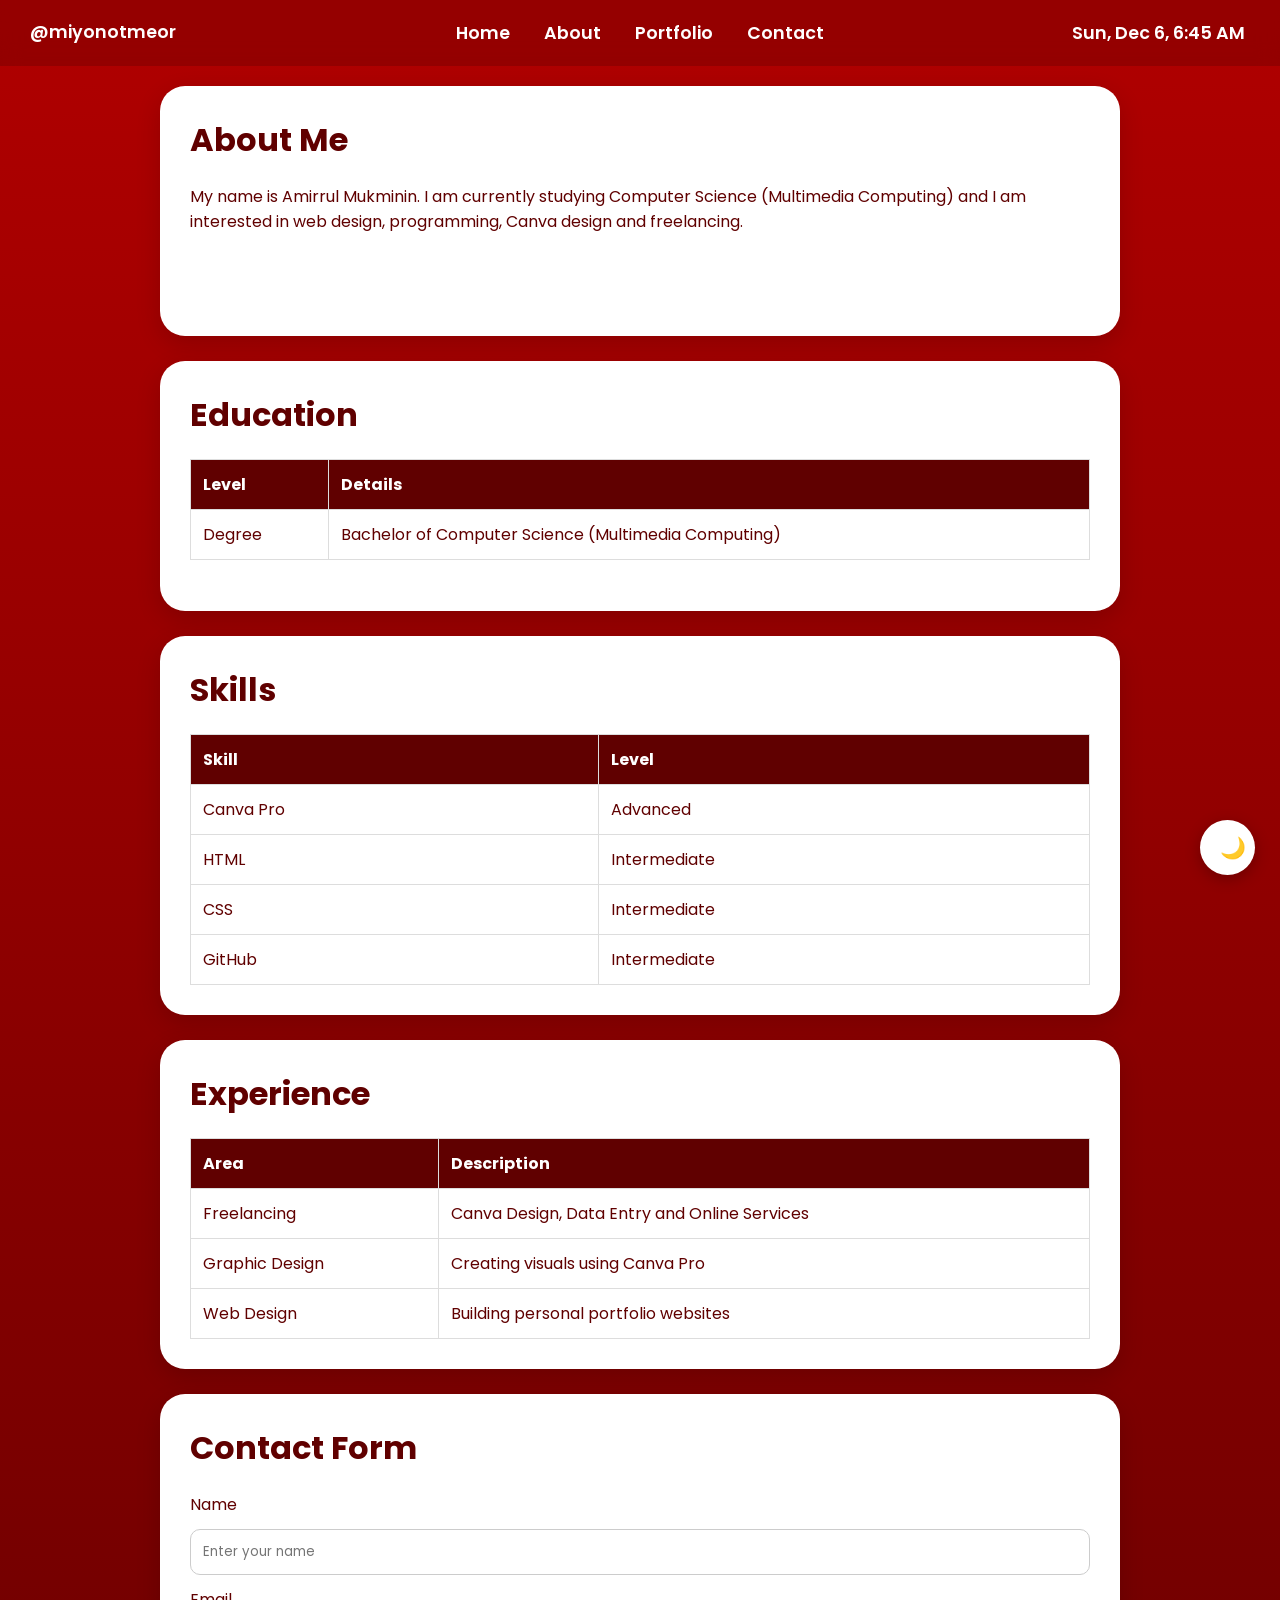
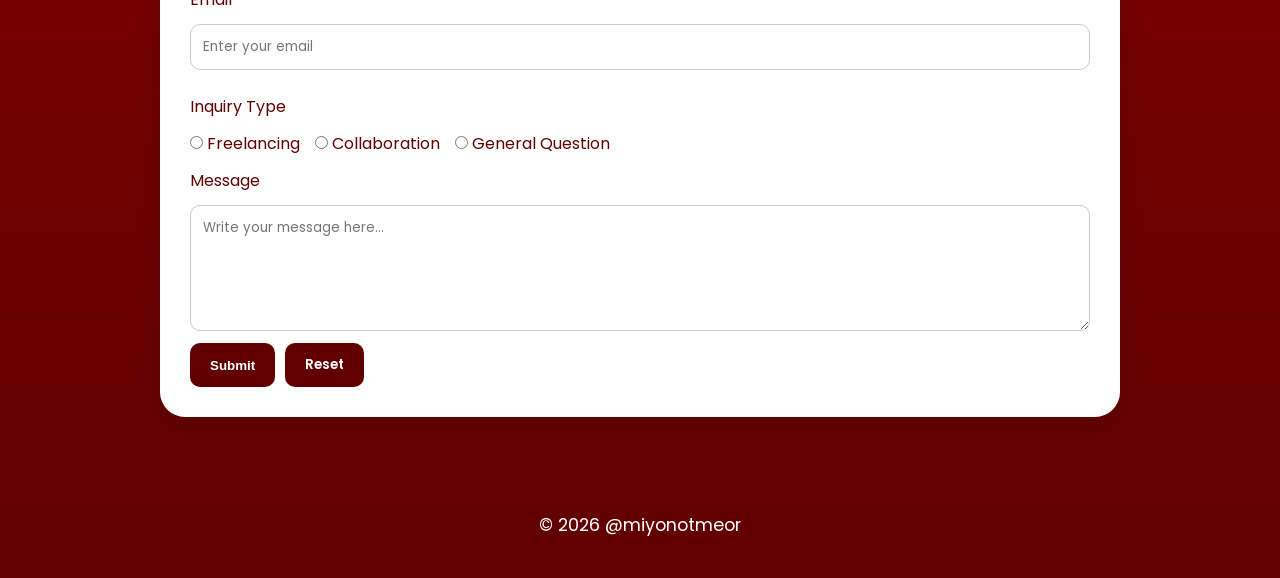
==== about.html @ 8a2d9f58 "Update about.html" ====
<!DOCTYPE html>
<html lang="en">
<head>
<meta charset="UTF-8">
<meta name="viewport" content="width=device-width, initial-scale=1.0">

<title>About Me | Amirrul Mukminin</title>

<link rel="icon" type="image/png" href="First Logo.png">

<link href="https://fonts.googleapis.com/css2?family=Poppins:wght@400;500;600;700&display=swap" rel="stylesheet">

<link rel="stylesheet" href="style.css">
    
</head>

<body class="about-page">

<nav>
    <div id="nav-greeting">
    @miyonotmeor
</div>
    
    <a href="index.html">Home</a>
    <a href="#about">About</a>
    <a href="portfolio.html">Portfolio</a>
    <a href="#contact">Contact</a>

    <div id="datetime"></div>
</nav>

<div class="container">

    <!-- About -->

    <div id="about" class="card">

            <h2>About Me</h2>

            <p>
                My name is Amirrul Mukminin. I am currently studying
                Computer Science (Multimedia Computing) and I am interested
                in web design, programming, Canva design and freelancing.
            </p>

        </div>

    <!-- Education Table -->

    <div class="card">

        <h2>Education</h2>

        <table>

            <tr>
                <th>Level</th>
                <th>Details</th>
            </tr>

            <tr>
                <td>Degree</td>
                <td>Bachelor of Computer Science (Multimedia Computing)</td>
            </tr>

        </table>

    </div>

    <!-- Skills Table -->

    <div class="card">

        <h2>Skills</h2>

        <table>

            <tr>
                <th>Skill</th>
                <th>Level</th>
            </tr>

            <tr>
                <td>Canva Pro</td>
                <td>Advanced</td>
            </tr>

            <tr>
                <td>HTML</td>
                <td>Intermediate</td>
            </tr>

            <tr>
                <td>CSS</td>
                <td>Intermediate</td>
            </tr>

            <tr>
                <td>GitHub</td>
                <td>Intermediate</td>
            </tr>

        </table>

    </div>

    <!-- Experience Table -->

    <div class="card">

        <h2>Experience</h2>

        <table>

            <tr>
                <th>Area</th>
                <th>Description</th>
            </tr>

            <tr>
                <td>Freelancing</td>
                <td>Canva Design, Data Entry and Online Services</td>
            </tr>

            <tr>
                <td>Graphic Design</td>
                <td>Creating visuals using Canva Pro</td>
            </tr>

            <tr>
                <td>Web Design</td>
                <td>Building personal portfolio websites</td>
            </tr>

        </table>

    </div>

    <!-- Contact Form -->

    <div id="contact" class="card">

            <h2>Contact Form</h2>

            <form>

                <label>Name</label>
                <input type="text" placeholder="Enter your name" required>

                <label>Email</label>
                <input
                    type="email"
                    id="email"
                    placeholder="Enter your email"
                    required
                >

                <div id="email-error"></div>

                <label>Inquiry Type</label>

                <div class="radio-group">

                    <label>
                        <input type="radio" name="inquiry">
                        Freelancing
                    </label>

                    <label>
                        <input type="radio" name="inquiry">
                        Collaboration
                    </label>

                    <label>
                        <input type="radio" name="inquiry">
                        General Question
                    </label>

                </div>

                <label>Message</label>

                <textarea rows="5"
                placeholder="Write your message here..."
                required></textarea>

                <div class="button-group">

                    <button type="submit">
                        Submit
                    </button>

                    <input type="reset" value="Reset">

                </div>

            </form>

        </div>

</div>

<footer>
    © 2026 @miyonotmeor
</footer>

<button id="theme-toggle">
    🌙
</button>

<script src="script.js"></script>
    
</body>
</html>
---- style.css ----
*{
    margin:0;
    padding:0;
    box-sizing:border-box;
}

html{
    scroll-behavior:smooth;
}

html,
body{
    overflow-anchor:none;
}

#home{
    scroll-margin-top:0;
}

#about{
    scroll-margin-top:100px;
}

#contact{
    scroll-margin-top:90px;
}

body{
    font-family:'Poppins',sans-serif;
    background:linear-gradient(to bottom,#b00000,#600000);
    color:white;
}

/* Dark Theme */

body.dark-theme{
    background:linear-gradient(to bottom,#0f172a,#1e293b);
    color:white;
}

body.dark-theme nav{
    background:rgba(59,130,246,0.20);
}

body.dark-theme .card{
    background:white;
    color:#1e293b;
}

body.dark-theme .card h2{
    color:#1e293b;
}

body.dark-theme .contact-item{
    color:#1e293b;
}

body.dark-theme p{
    color:#1e293b;
}

body.dark-theme .skill{
    background:#1e3a8a;
    color:white;
}

body.dark-theme .link-buttons a{
    background:#1e3a8a;
    color:white;
}

body.dark-theme .link-buttons a:visited,
body.dark-theme .link-buttons a:link{
    color:white;
}

body.dark-theme th{
    background:#1e3a8a;
    color:white;
}

body.dark-theme td{
    background:white;
    color:#1e293b;
}

body.dark-theme input,
body.dark-theme textarea{
    background:white;
    color:#1e293b;
    border:1px solid #ccc;
}

body.dark-theme label{
    color:#1e293b;
}

body.dark-theme #theme-toggle{
    background:#1e3a8a;
    color:white;
}

body.dark-theme .card a{
    color:#2563eb;
}

body.dark-theme button,
body.dark-theme input[type="reset"]{
    background:#1e3a8a;
    color:white;
    border:none;
}
/* Navigation */

nav{
    position:sticky;
    top:0;
    z-index:1000;
    background:rgba(0,0,0,0.15);
    backdrop-filter:blur(10px);
    padding:20px;
    text-align:center;
}

nav a{
    color:white;
    text-decoration:none;
    font-weight:600;
    margin:0 15px;
    transition:0.3s;
    font-size:1.1rem;
}

nav a:hover{
    opacity:0.7;
}

#nav-greeting{
    position:absolute;
    left:30px;
    top:15px;
    font-family:'Poppins',sans-serif;
    font-size:1.1rem;
    font-weight:600;
    color:white;
    line-height:1.1;
    text-align:left;
}

.nav-links{
    display:flex;
    align-items:center;
    gap:15px;
}

/* Date & Time */

#datetime{
    position:absolute;

    right:35px;
    top:20px;

    z-index:1001;

    font-family:'Poppins',sans-serif;
    font-size:1.1rem;
    font-weight:600;

    color:white;

    white-space:nowrap;
}

/* Theme Toggle Button */

#theme-toggle{
    position:fixed;
    bottom:25px;
    right:25px;

    width:55px;
    height:55px;

    border:none;
    border-radius:50%;

    background:white;
    color:#600000;

    cursor:pointer;

    font-size:1.3rem;

    box-shadow:0 4px 15px rgba(0,0,0,0.25);

    z-index:9999;

    transition:0.3s;
}

#theme-toggle:hover{
    transform:scale(1.05);
}

#theme-toggle:hover{
    opacity:0.85;
}

/* Layout */

.container{
    max-width:1000px;
    margin:auto;
    padding:100px 20px 30px;
}

/* Sections */

section{
    max-width:1000px;
    margin:auto;
    padding:20px;
}

/* Hero */

.hero{
    text-align:center;
    min-height:100vh;
    display:flex;
    flex-direction:column;
    justify-content:center;
    align-items:center;
    animation:fadeIn 1s ease;
}

.profile-image{
    width:180px;
    height:180px;
    border-radius:50%;
    object-fit:cover;
    border:5px solid white;
    margin-bottom:20px;
}

.hero h1{
    font-size:4rem;
    margin-bottom:10px;
}

.hero h3{
    font-size:1.8rem;
    font-weight:600;
    margin-bottom:10px;
}

.course{
    font-size:1.2rem;
    font-weight:600;
    margin-bottom:15px;
}

.tagline{
    font-size:1.1rem;
    color:#f5f5f5;
}

/* Cards */

.card{
    background:white;
    color:#600000;
    padding:30px;
    border-radius:25px;
    margin-bottom:25px;
    box-shadow:0 8px 25px rgba(0,0,0,0.15);
    animation:fadeIn 0.8s ease;

    min-height:240px;
}

.card h2{
    margin-bottom:20px;
    font-size:2rem;
}

/* About */

.contact-item{
    margin-bottom:15px;
    font-size:1.1rem;
}

/* Skills */

.skills{
    display:flex;
    flex-wrap:wrap;
    gap:12px;
}

.skill{
    background:#600000;
    color:white;
    padding:10px 18px;
    border-radius:25px;
    font-size:0.95rem;
}

/* Links */

.link-buttons{
    display:flex;
    flex-wrap:wrap;
    gap:12px;
}

.link-buttons a{
    background:#600000;
    color:white;
    text-decoration:none;
    padding:10px 18px;
    border-radius:25px;
    font-weight:600;
    transition:0.3s;
}

.link-buttons a:visited,
.link-buttons a:link{
    color:white;
}

.link-buttons a:hover{
    opacity:0.85;
}

/* Contact Links */

.card a{
    color:#5e2ca5;
}

/* Tables */

table{
    width:100%;
    border-collapse:collapse;
    margin-top:15px;
}

th,
td{
    border:1px solid #ddd;
    padding:12px;
    text-align:left;
}

th{
    background:#600000;
    color:white;
}

/* Forms */

form{
    display:flex;
    flex-direction:column;
    gap:12px;
}

input,
textarea{
    padding:12px;
    border:1px solid #ccc;
    border-radius:10px;
    font-family:'Poppins',sans-serif;
}

input:focus,
textarea:focus{
    outline:none;
    border:2px solid #600000;
    box-shadow:0 0 8px rgba(96,0,0,0.3);
    transition:0.3s;
}

.radio-group{
    display:flex;
    flex-wrap:wrap;
    gap:15px;
}

.button-group{
    display:flex;
    gap:10px;
    flex-wrap:wrap;
}

button,
input[type="reset"]{
    background:#600000;
    color:white;
    border:none;
    padding:12px 20px;
    border-radius:10px;
    cursor:pointer;
    font-weight:600;
    transition:0.3s;
}

button:hover,
input[type="reset"]:hover{
    opacity:0.85;
}

/* Footer */

footer{
    text-align:center;
    padding:40px 20px;
    font-size:1.1rem;
    color:white;
}

/* Animation */

@keyframes fadeIn{
    from{
        opacity:0;
        transform:translateY(20px);
    }
    to{
        opacity:1;
        transform:translateY(0);
    }
}

/* About Page Only */

.about-page .container{
    padding-top:0;
}

.about-page .card{
    min-height:250px;
}

.about-page #about{
    margin-top:20px;
}

/* Portfolio Page Only */

.portfolio-page .container{
    padding-top:0;
}

.portfolio-page #projects{
    margin-top:20px;
}

.about-page #nav-greeting,
.portfolio-page #nav-greeting{
    top:23px;
}

/* Mobile */

@media(max-width:768px){

    .hero{
        min-height:85vh;
    }

    .hero h1{
        font-size:2.2rem;
    }

    .hero h3{
        font-size:1.3rem;
    }

    .profile-image{
        width:130px;
        height:130px;
    }

    .card{
        padding:25px;
    }

    .card h2{
        font-size:1.7rem;
    }

    nav a{
        margin:0 8px;
        font-size:1rem;
    }

        nav{
        flex-direction:column;
        gap:12px;
    }

    #nav-greeting{
        text-align:center;
        font-size:1rem;
    }

    .nav-links{
        flex-wrap:wrap;
        justify-content:center;
    }
}

/* iPad Portrait */

@media(min-width:768px) and (max-width:1023px){

    .hero{
        min-height:90vh;
    }
}

/* iPad Landscape */

@media(min-width:1024px) and (max-width:1366px){

    .hero{
        min-height:85vh;
    }
}
/* Desktop / MacBook */

@media(min-width:1201px){

    .hero{
        min-height:90vh;
    }
}

/* Portfolio Thumbnails */

.project-grid{
    display:grid;
    grid-template-columns:repeat(3,1fr);
    gap:25px;
    margin-top:25px;
}

.project-thumbnail{
    text-decoration:none;
    color:inherit;
    text-align:center;
    transition:0.3s;
}

.project-thumbnail img{
    width:100%;
    height:180px;
    object-fit:cover;
    border-radius:15px;
    box-shadow:0 4px 12px rgba(0,0,0,0.15);
}

.project-thumbnail span{
    display:block;
    margin-top:10px;
    font-weight:600;
}

.project-thumbnail:hover{
    transform:translateY(-5px) scale(1.03);
}

.project-thumbnail:hover img{
    box-shadow:0 8px 20px rgba(0,0,0,0.25);
}

/* Dark Mode */

body.dark-theme .project-thumbnail span{
    color:#1e293b;
}

/* Tablet */

@media(max-width:1024px){

    .project-grid{
        grid-template-columns:repeat(2,1fr);
    }

}

/* Mobile */

@media(max-width:768px){

    .project-grid{
        grid-template-columns:1fr;
    }

}

/* Dark Mode */

body.dark-theme #greeting-box{
    background:rgba(30,58,138,0.25);
}

body.dark-theme #greeting{
    color:white;
}

/* Hidden State */

.greeting-hidden{
    opacity:0;
    pointer-events:none;
}

/* Mobile */

@media(max-width:768px){

    #greeting-box{
        left:20px;
        bottom:20px;
        padding:12px 16px;
    }

    #greeting{
        font-size:1.15rem;
    }

}

/* Hide Greeting & Date Time on Mobile and iPad Portrait */

@media (max-width:1023px){

    #nav-greeting{
        display:none;
    }

    #datetime{
        display:none;
    }

}
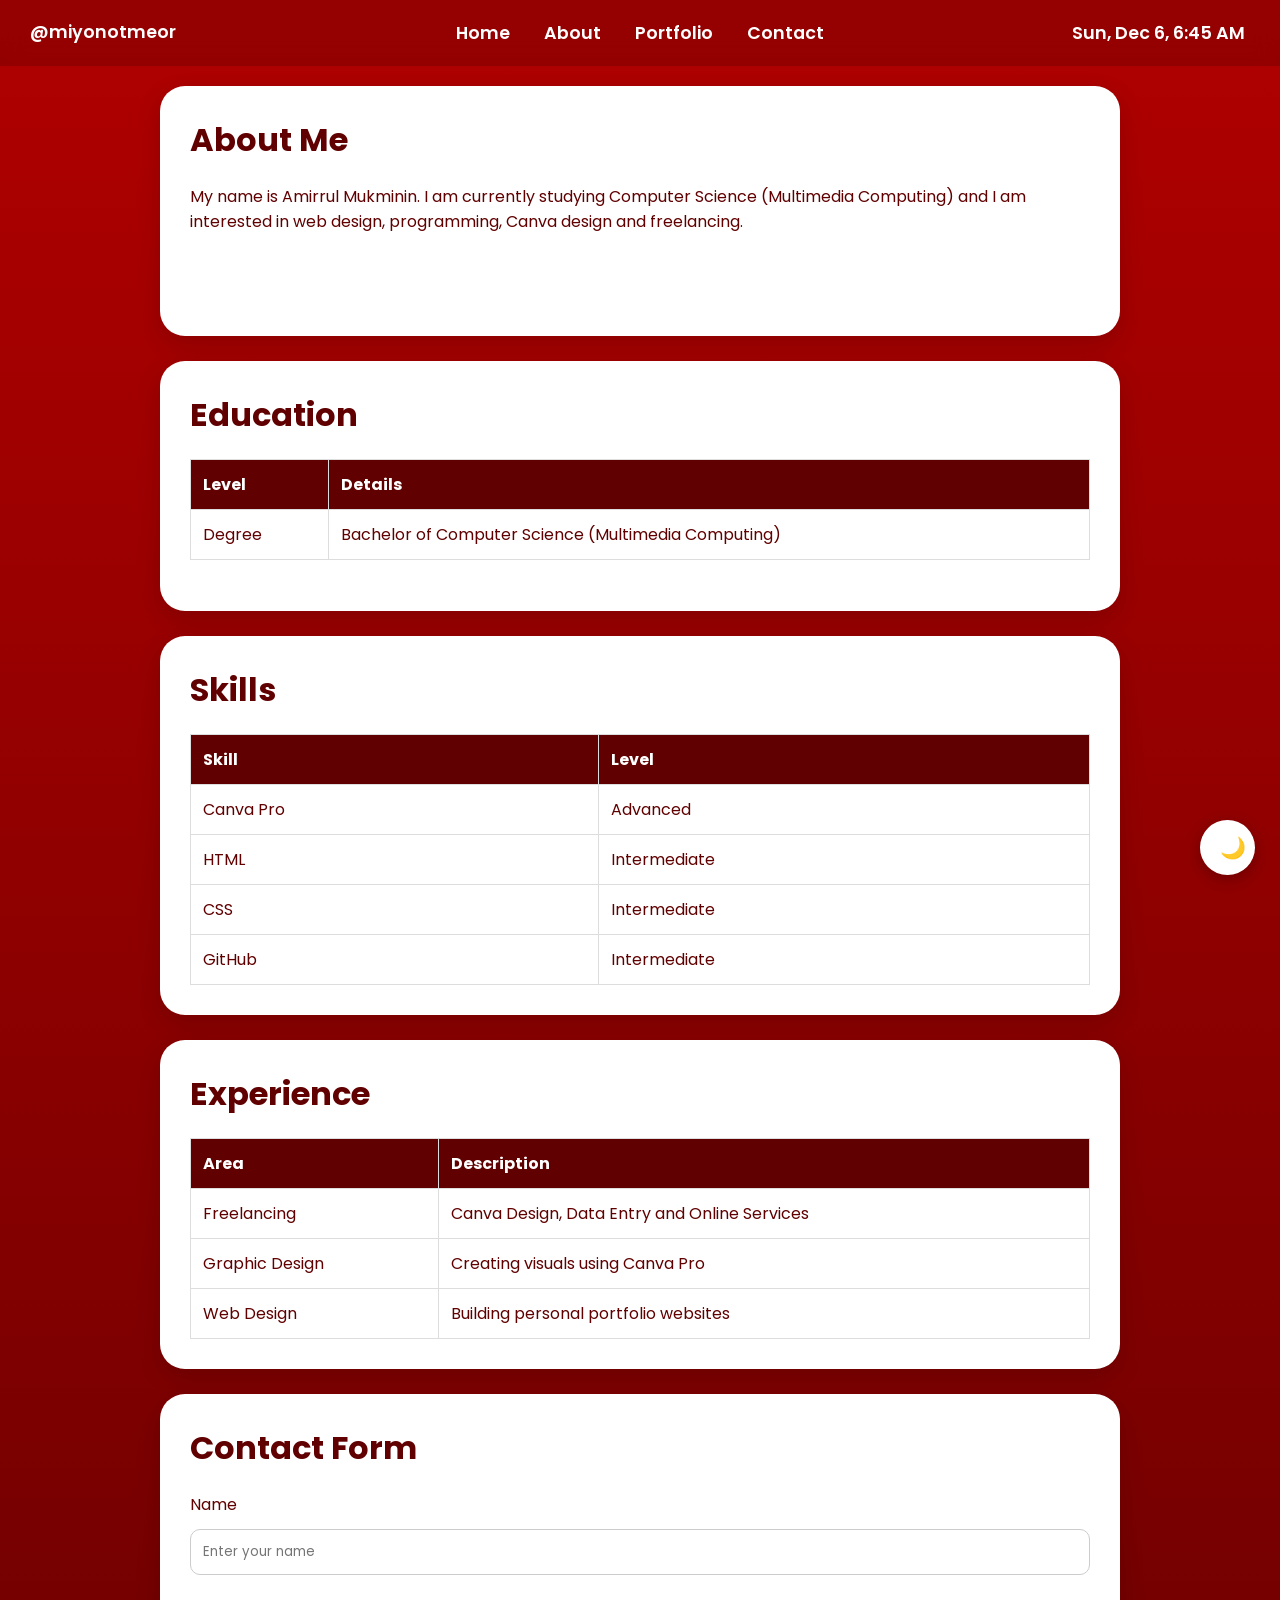
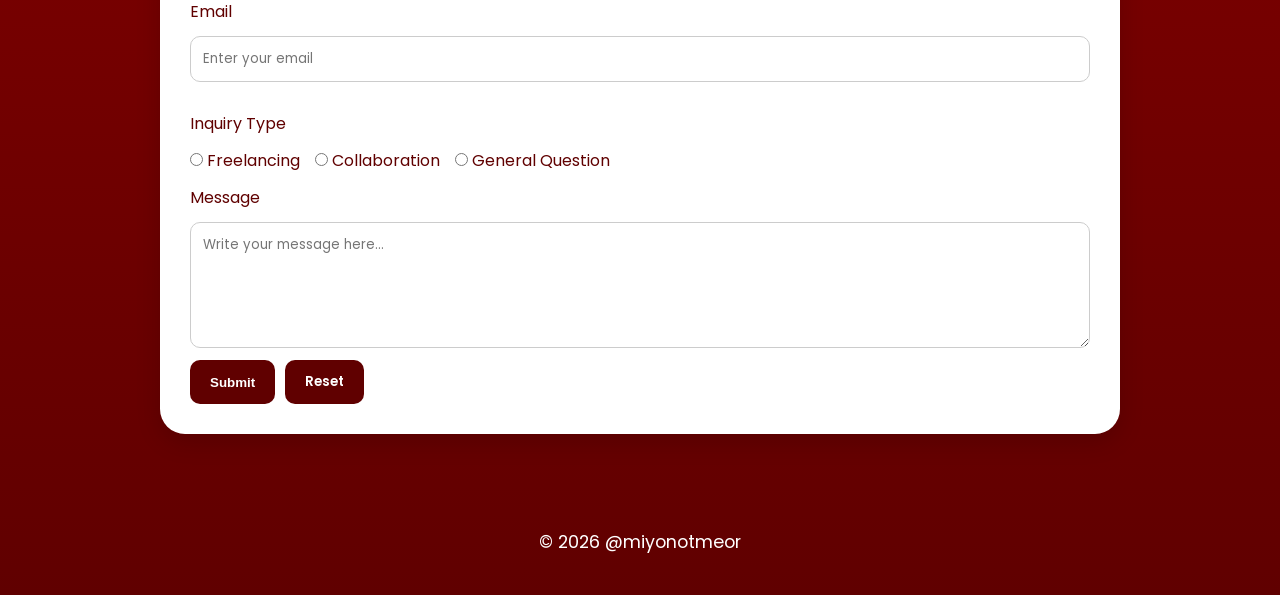
==== commit 22d18a18: "Update about.html" ====
--- a/about.html
+++ b/about.html
@@ -145,7 +145,14 @@
             <form>
 
                 <label>Name</label>
-                <input type="text" placeholder="Enter your name" required>
+                <input
+                    type="text"
+                    id="name"
+                    placeholder="Enter your name"
+                    required
+                >
+
+                <div id="name-error"></div>
 
                 <label>Email</label>
                 <input
--- a/style.css
+++ b/style.css
@@ -385,6 +385,13 @@
     transition:0.3s;
 }
 
+#email-error{
+    margin-top:5px;
+    font-size:0.9rem;
+    color:red;
+    font-weight:600;
+}
+
 .radio-group{
     display:flex;
     flex-wrap:wrap;
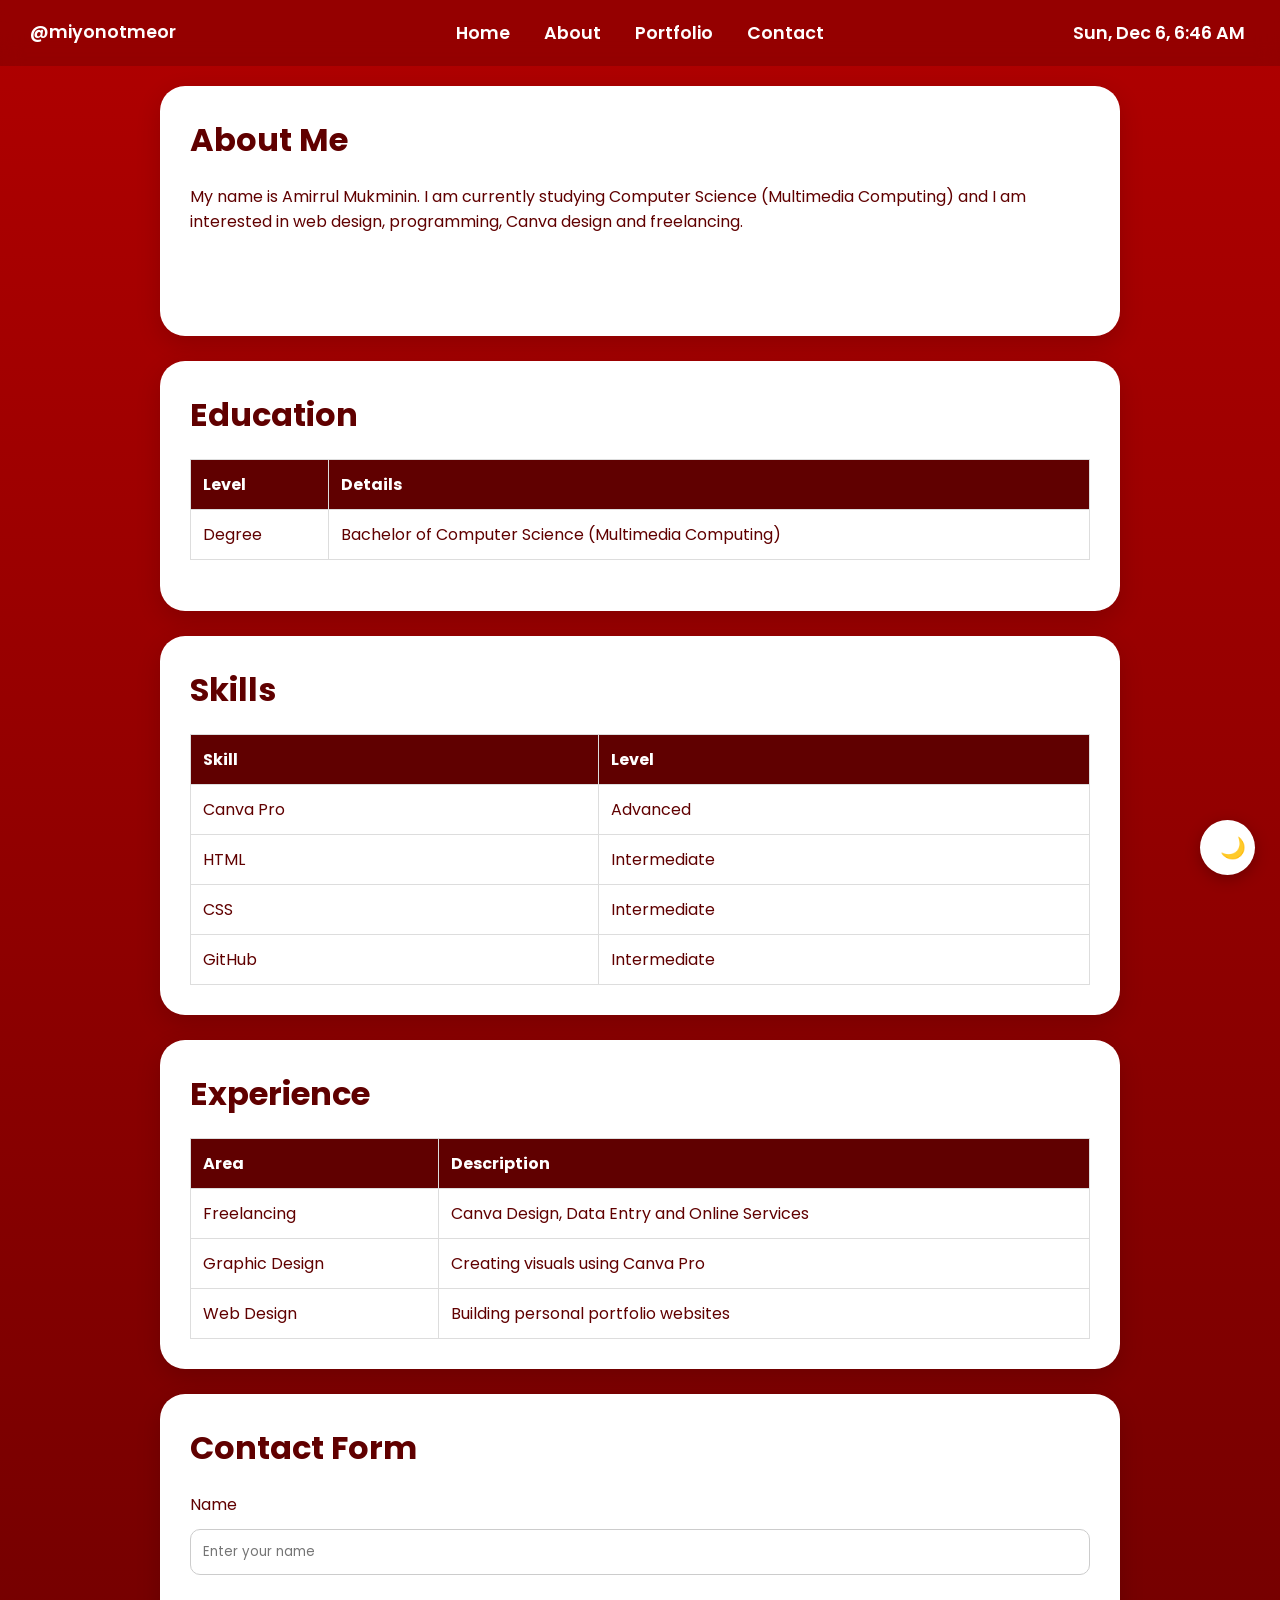
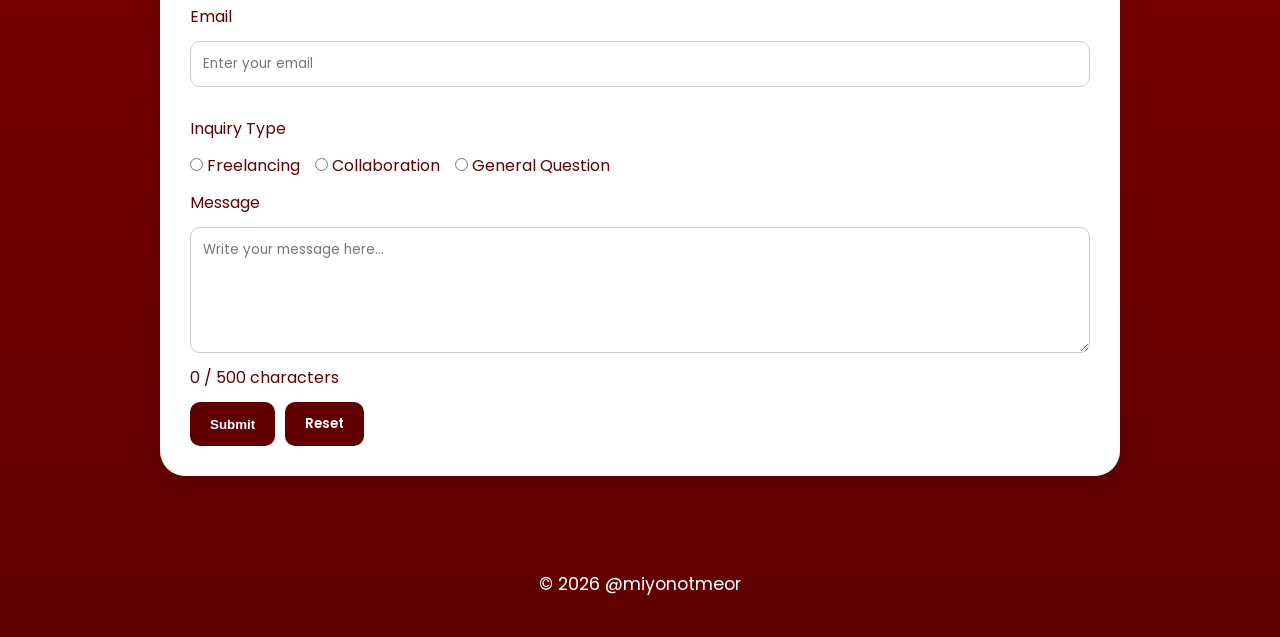
==== commit 7f5a0bc8: "Update about.html" ====
--- a/about.html
+++ b/about.html
@@ -187,9 +187,16 @@
 
                 <label>Message</label>
 
-                <textarea rows="5"
-                placeholder="Write your message here..."
-                required></textarea>
+                <textarea
+                    id="message"
+                    rows="5"
+                    placeholder="Write your message here..."
+                    required
+                ></textarea>
+
+                <div id="character-count">
+                    0 / 500 characters
+                </div>
 
                 <div class="button-group">
 
--- a/style.css
+++ b/style.css
@@ -392,6 +392,13 @@
     font-weight:600;
 }
 
+#name-error{
+    margin-top:5px;
+    font-size:0.9rem;
+    color:red;
+    font-weight:600;
+}
+
 .radio-group{
     display:flex;
     flex-wrap:wrap;
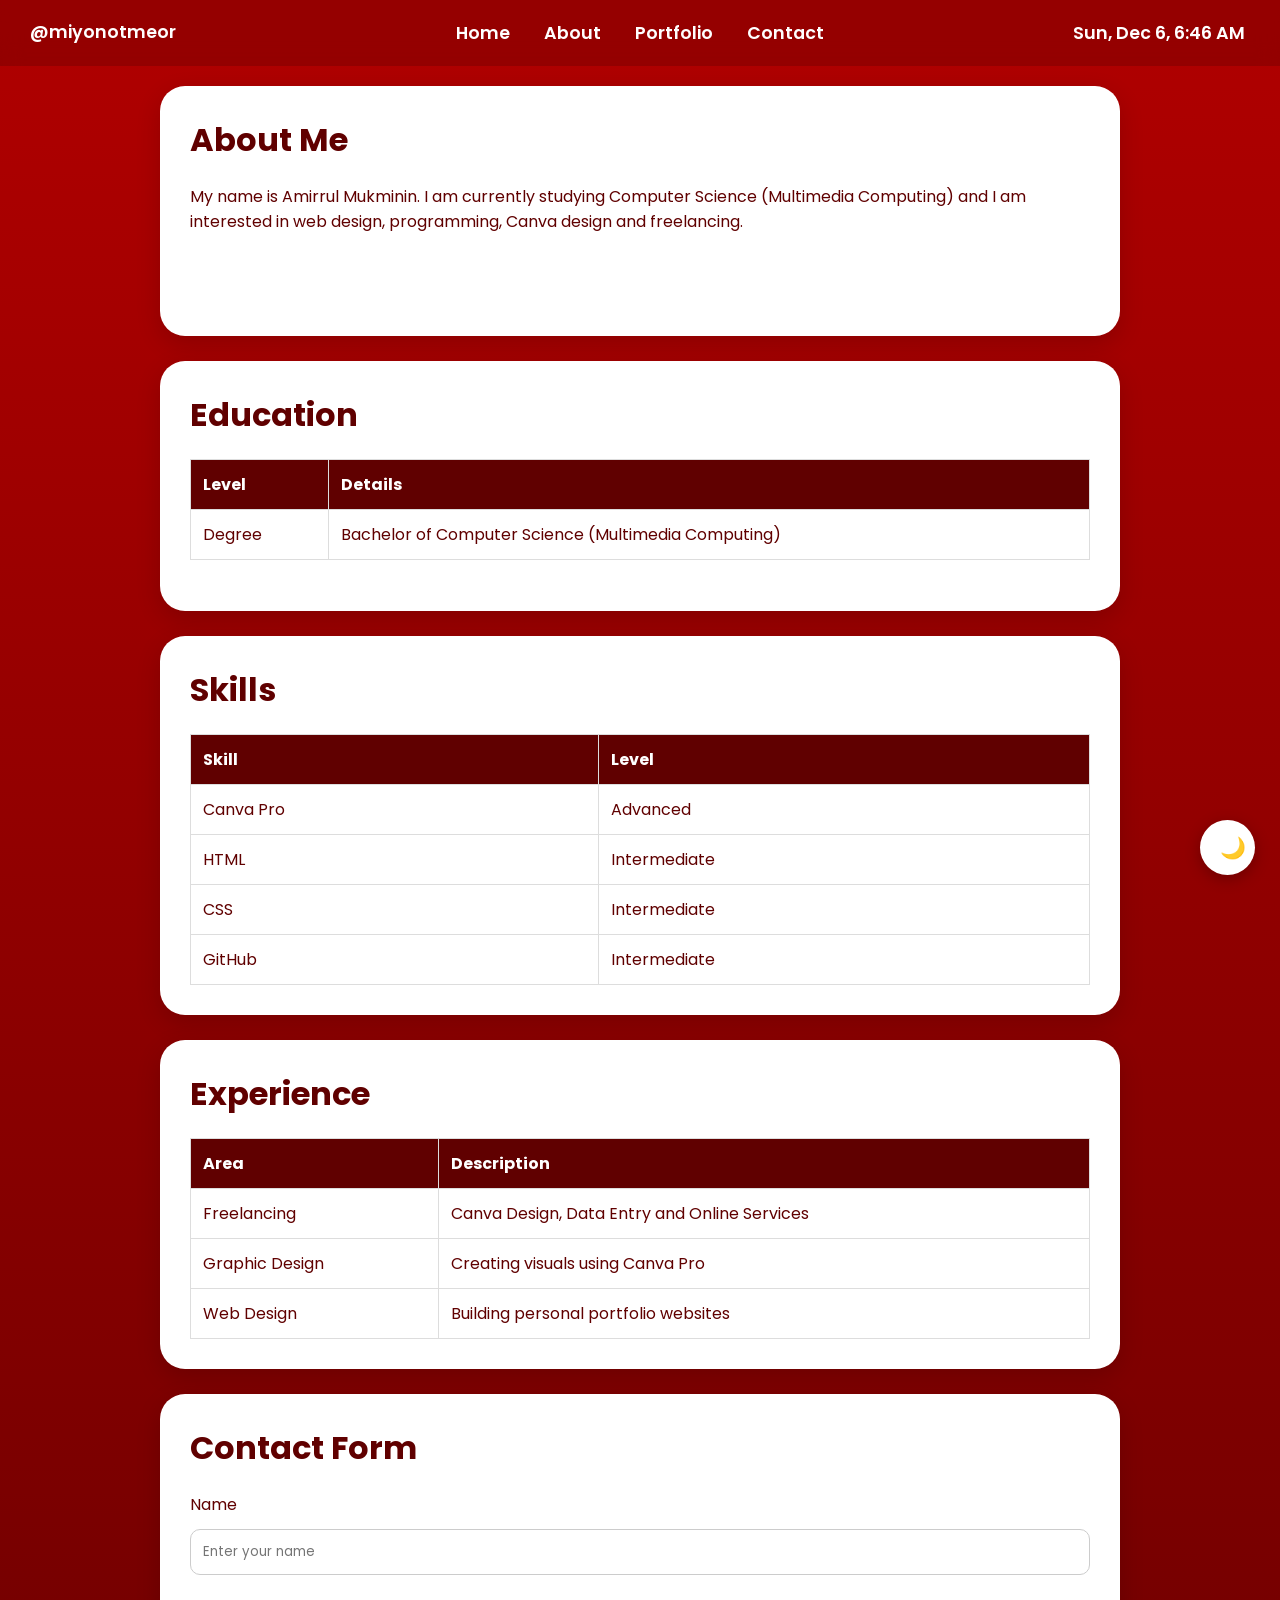
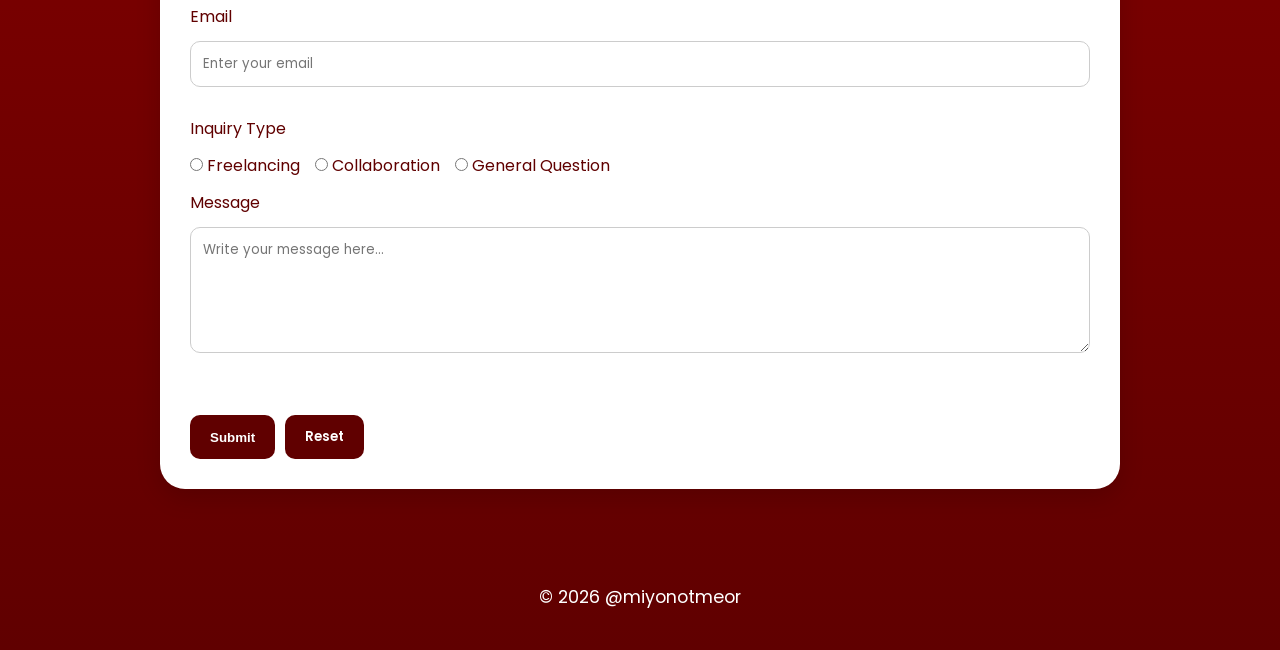
==== commit 812ef34c: "Update about.html" ====
--- a/about.html
+++ b/about.html
@@ -191,8 +191,10 @@
                     id="message"
                     rows="5"
                     placeholder="Write your message here..."
-                    required
-                ></textarea>
+                    maxlength="500"
+                    required></textarea>
+
+                <div id="message-counter"></div>
 
                 <div id="character-count">
                     0 / 500 characters
--- a/style.css
+++ b/style.css
@@ -292,6 +292,13 @@
     font-size:1.1rem;
 }
 
+#character-count{
+    margin-top:5px;
+    font-size:0.9rem;
+    font-weight:600;
+    color:white;
+}
+
 /* Skills */
 
 .skills{
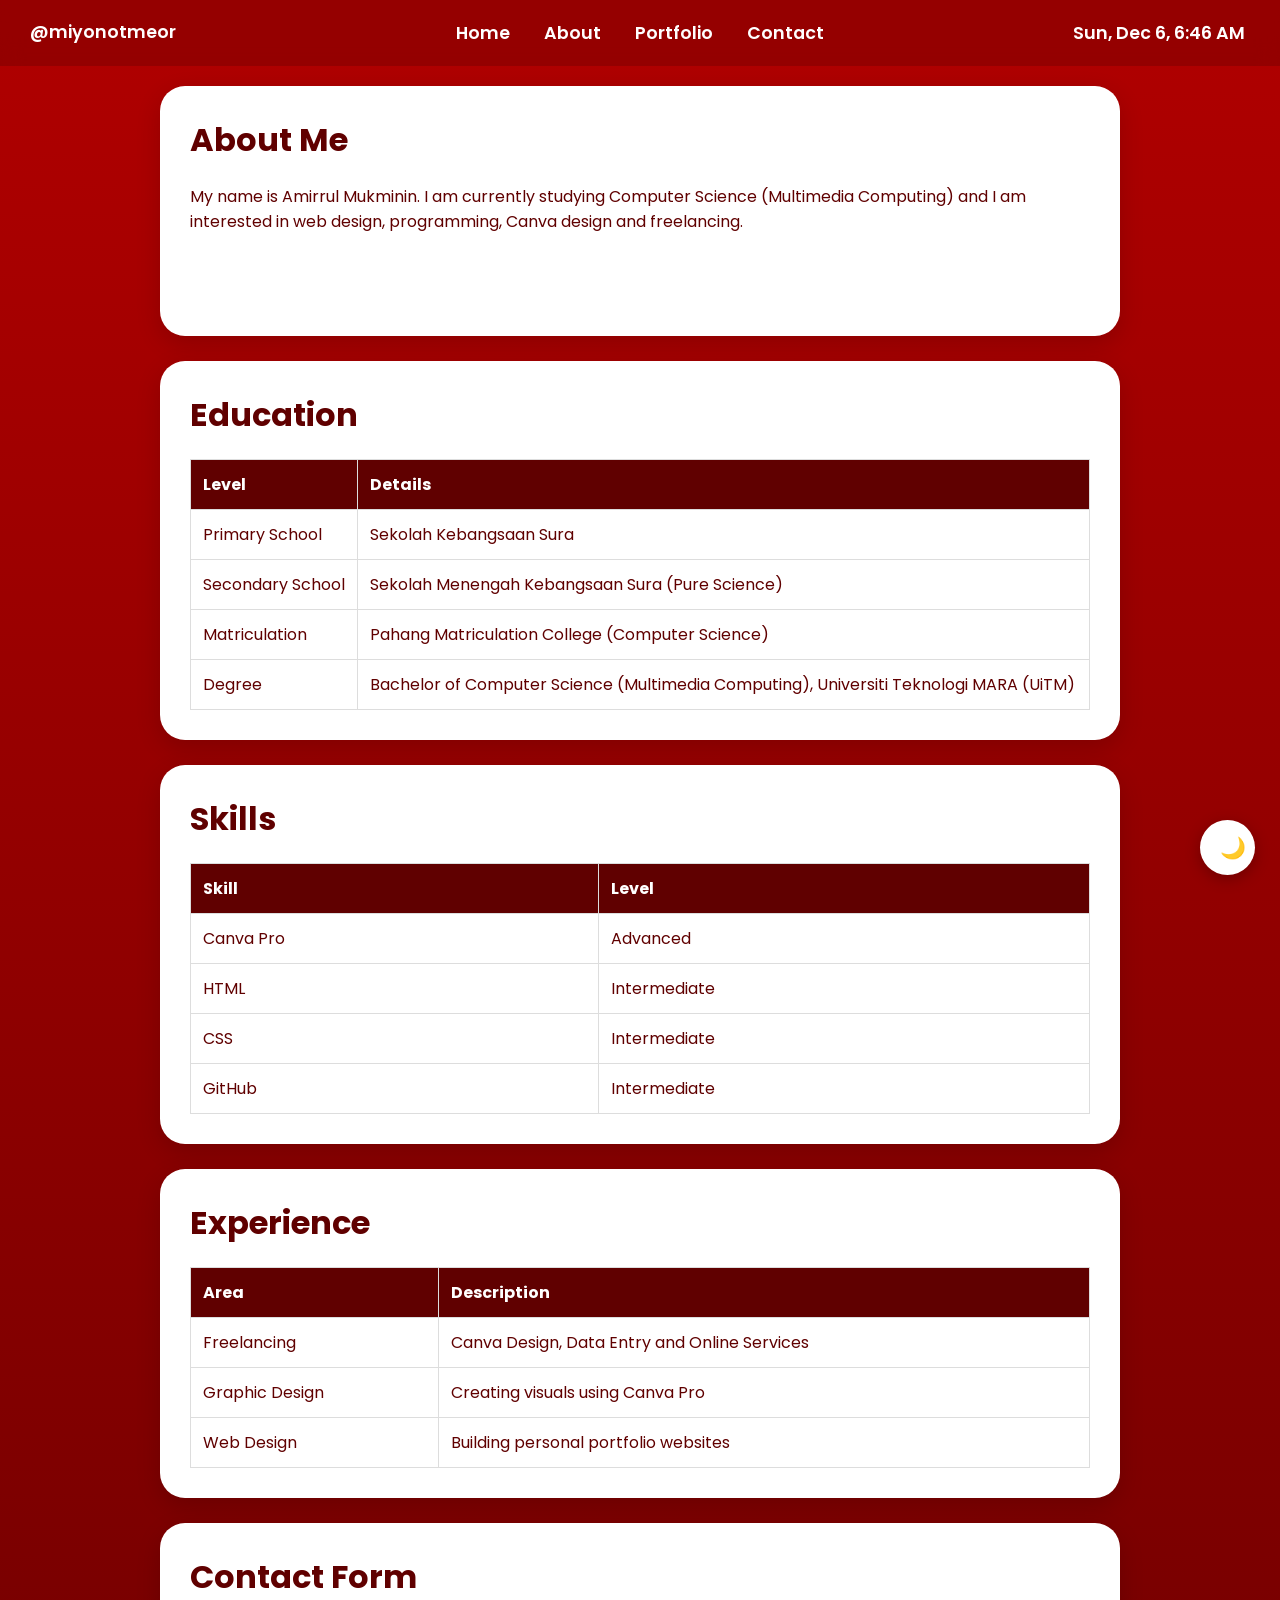
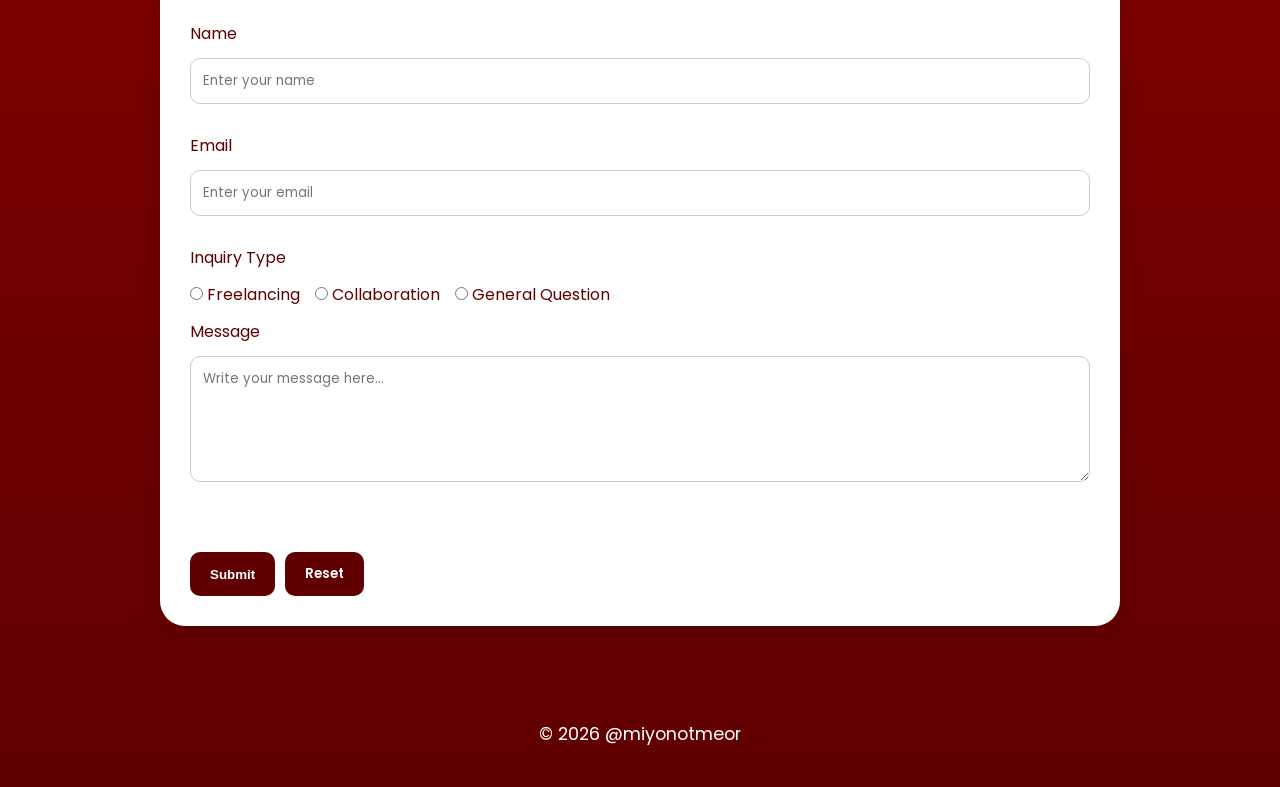
==== commit 414d7110: "Update about.html" ====
--- a/about.html
+++ b/about.html
@@ -53,18 +53,35 @@
 
         <table>
 
-            <tr>
-                <th>Level</th>
-                <th>Details</th>
-            </tr>
-
-            <tr>
-                <td>Degree</td>
-                <td>Bachelor of Computer Science (Multimedia Computing)</td>
-            </tr>
-
-        </table>
-
+    <tr>
+        <th>Level</th>
+        <th>Details</th>
+    </tr>
+
+    <tr>
+        <td>Primary School</td>
+        <td>Sekolah Kebangsaan Sura</td>
+    </tr>
+
+    <tr>
+        <td>Secondary School</td>
+        <td>Sekolah Menengah Kebangsaan Sura (Pure Science)</td>
+    </tr>
+
+    <tr>
+        <td>Matriculation</td>
+        <td>Pahang Matriculation College (Computer Science)</td>
+    </tr>
+
+    <tr>
+        <td>Degree</td>
+        <td>
+            Bachelor of Computer Science (Multimedia Computing),
+            Universiti Teknologi MARA (UiTM)
+        </td>
+    </tr>
+
+</table>
     </div>
 
     <!-- Skills Table -->
--- a/style.css
+++ b/style.css
@@ -299,6 +299,12 @@
     color:white;
 }
 
+#message-counter{
+    margin-top:8px;
+    font-size:0.95rem;
+    font-weight:600;
+}
+
 /* Skills */
 
 .skills{
@@ -331,6 +337,7 @@
     border-radius:25px;
     font-weight:600;
     transition:0.3s;
+    display:inline-block;
 }
 
 .link-buttons a:visited,
@@ -339,7 +346,42 @@
 }
 
 .link-buttons a:hover{
-    opacity:0.85;
+    transform:translateY(-5px) scale(1.03);
+    opacity:0.9;
+    box-shadow:0 8px 20px rgba(0,0,0,0.25);
+}
+
+/* Career Recommendation Tool */
+
+#careerSelect{
+    width:100%;
+    padding:12px;
+    border:1px solid #ccc;
+    border-radius:10px;
+    font-family:'Poppins',sans-serif;
+    font-size:1rem;
+    background:white;
+    color:#600000;
+}
+
+#careerSelect:focus{
+    outline:none;
+    border:2px solid #600000;
+    box-shadow:0 0 8px rgba(96,0,0,0.3);
+}
+
+#recommendationResult{
+    margin-top:20px;
+    line-height:1.8;
+    font-size:1.05rem;
+}
+
+/* Dark Theme */
+
+body.dark-theme #careerSelect{
+    background:white;
+    color:#1e293b;
+    border:1px solid #ccc;
 }
 
 /* Contact Links */
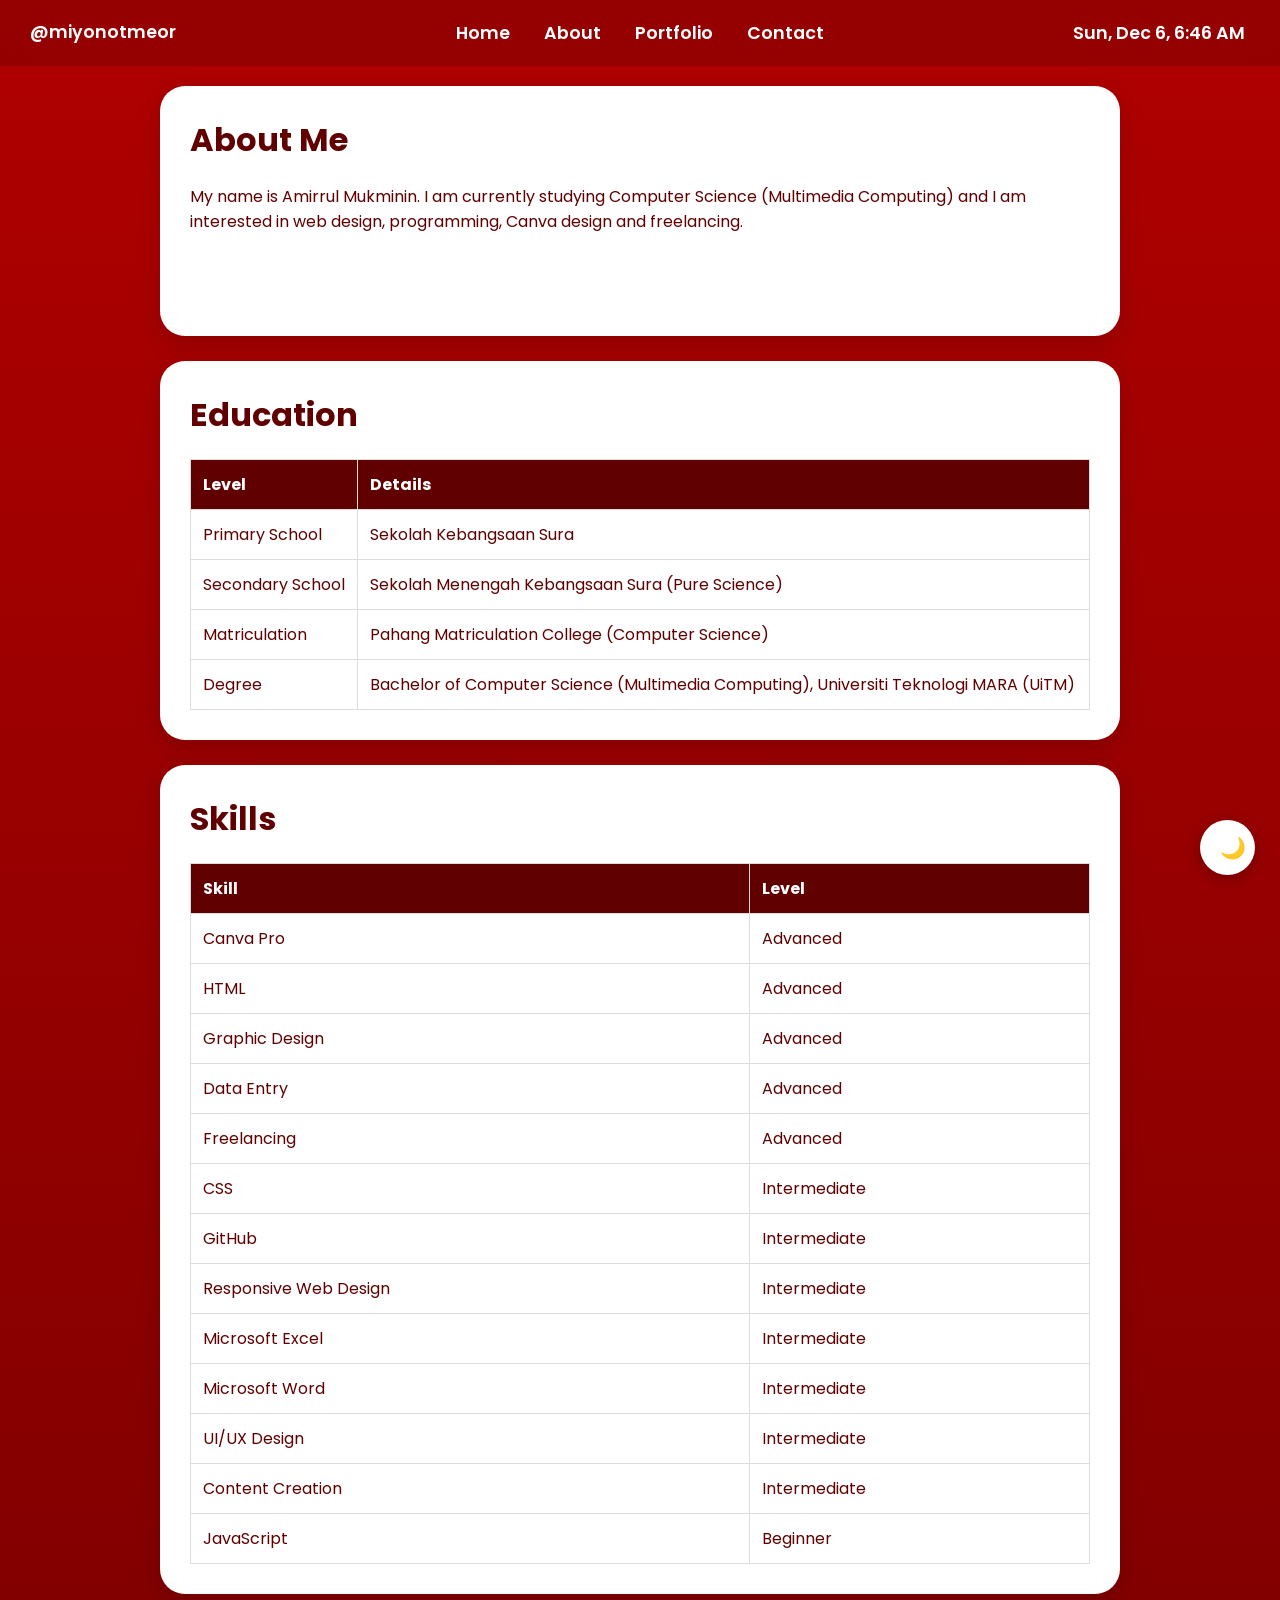
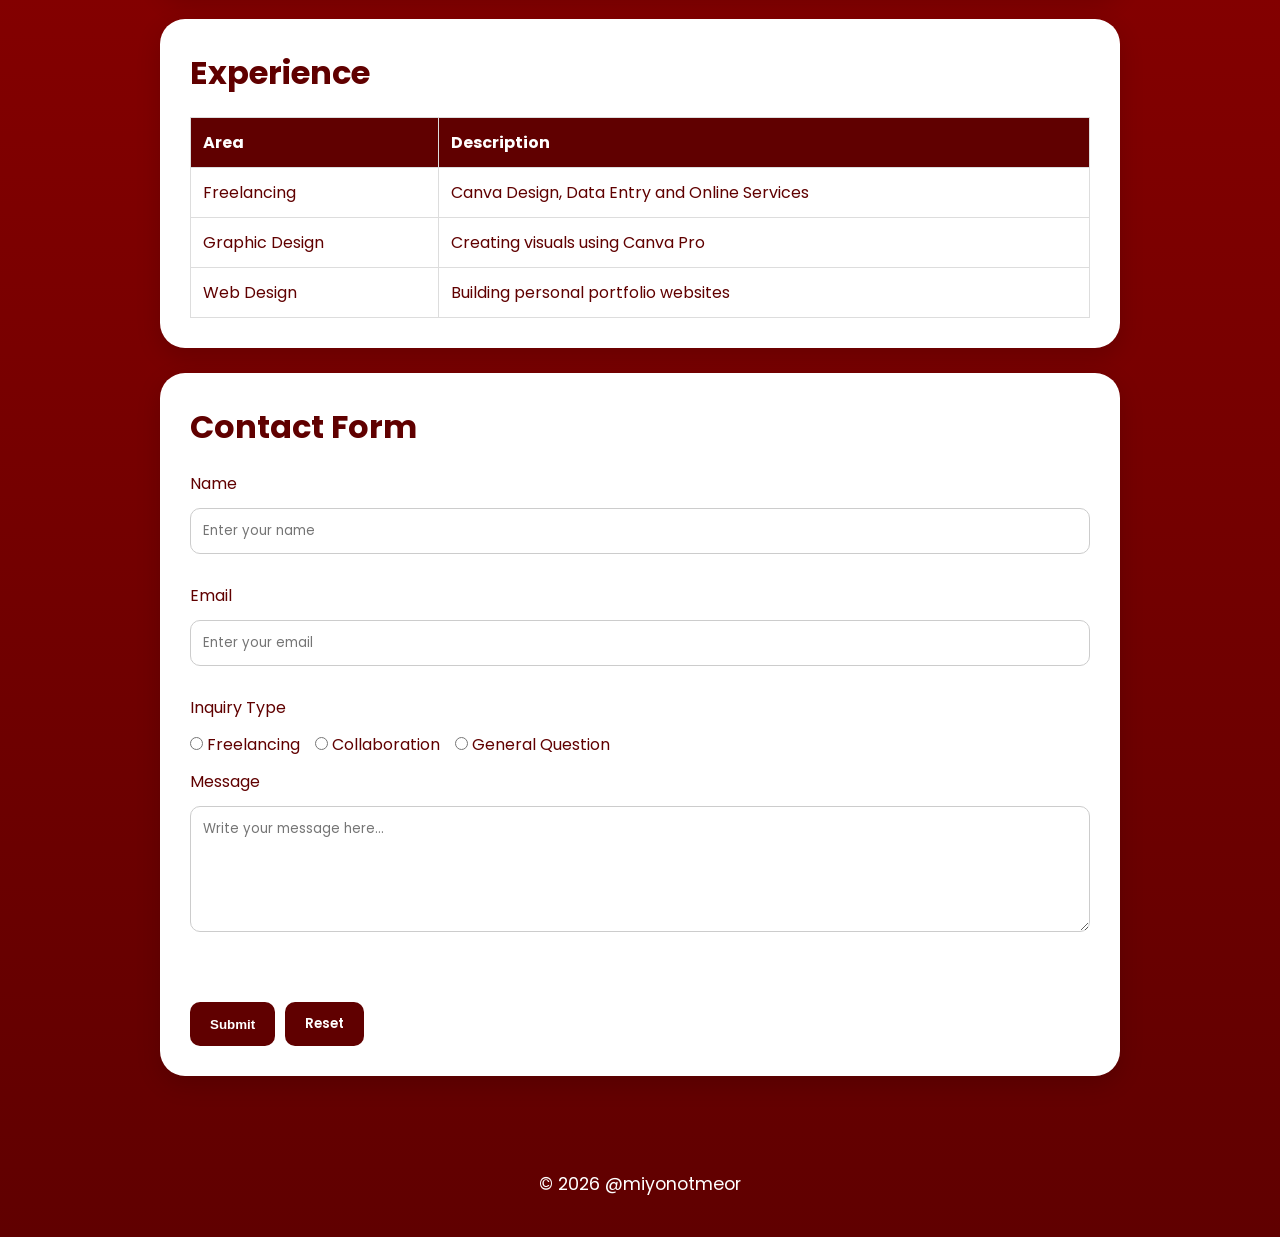
==== commit 2183a030: "Update about.html" ====
--- a/about.html
+++ b/about.html
@@ -92,32 +92,77 @@
 
         <table>
 
-            <tr>
-                <th>Skill</th>
-                <th>Level</th>
-            </tr>
-
-            <tr>
-                <td>Canva Pro</td>
-                <td>Advanced</td>
-            </tr>
-
-            <tr>
-                <td>HTML</td>
-                <td>Intermediate</td>
-            </tr>
-
-            <tr>
-                <td>CSS</td>
-                <td>Intermediate</td>
-            </tr>
-
-            <tr>
-                <td>GitHub</td>
-                <td>Intermediate</td>
-            </tr>
-
-        </table>
+    <tr>
+        <th>Skill</th>
+        <th>Level</th>
+    </tr>
+
+    <tr>
+        <td>Canva Pro</td>
+        <td>Advanced</td>
+    </tr>
+
+    <tr>
+        <td>HTML</td>
+        <td>Advanced</td>
+    </tr>
+
+    <tr>
+        <td>Graphic Design</td>
+        <td>Advanced</td>
+    </tr>
+
+    <tr>
+        <td>Data Entry</td>
+        <td>Advanced</td>
+    </tr>
+
+    <tr>
+        <td>Freelancing</td>
+        <td>Advanced</td>
+    </tr>
+
+    <tr>
+        <td>CSS</td>
+        <td>Intermediate</td>
+    </tr>
+
+    <tr>
+        <td>GitHub</td>
+        <td>Intermediate</td>
+    </tr>
+
+    <tr>
+        <td>Responsive Web Design</td>
+        <td>Intermediate</td>
+    </tr>
+
+    <tr>
+        <td>Microsoft Excel</td>
+        <td>Intermediate</td>
+    </tr>
+
+    <tr>
+        <td>Microsoft Word</td>
+        <td>Intermediate</td>
+    </tr>
+
+    <tr>
+        <td>UI/UX Design</td>
+        <td>Intermediate</td>
+    </tr>
+
+    <tr>
+        <td>Content Creation</td>
+        <td>Intermediate</td>
+    </tr>
+
+    <tr>
+        <td>JavaScript</td>
+        <td>Beginner</td>
+    </tr>
+
+</table>
 
     </div>
 
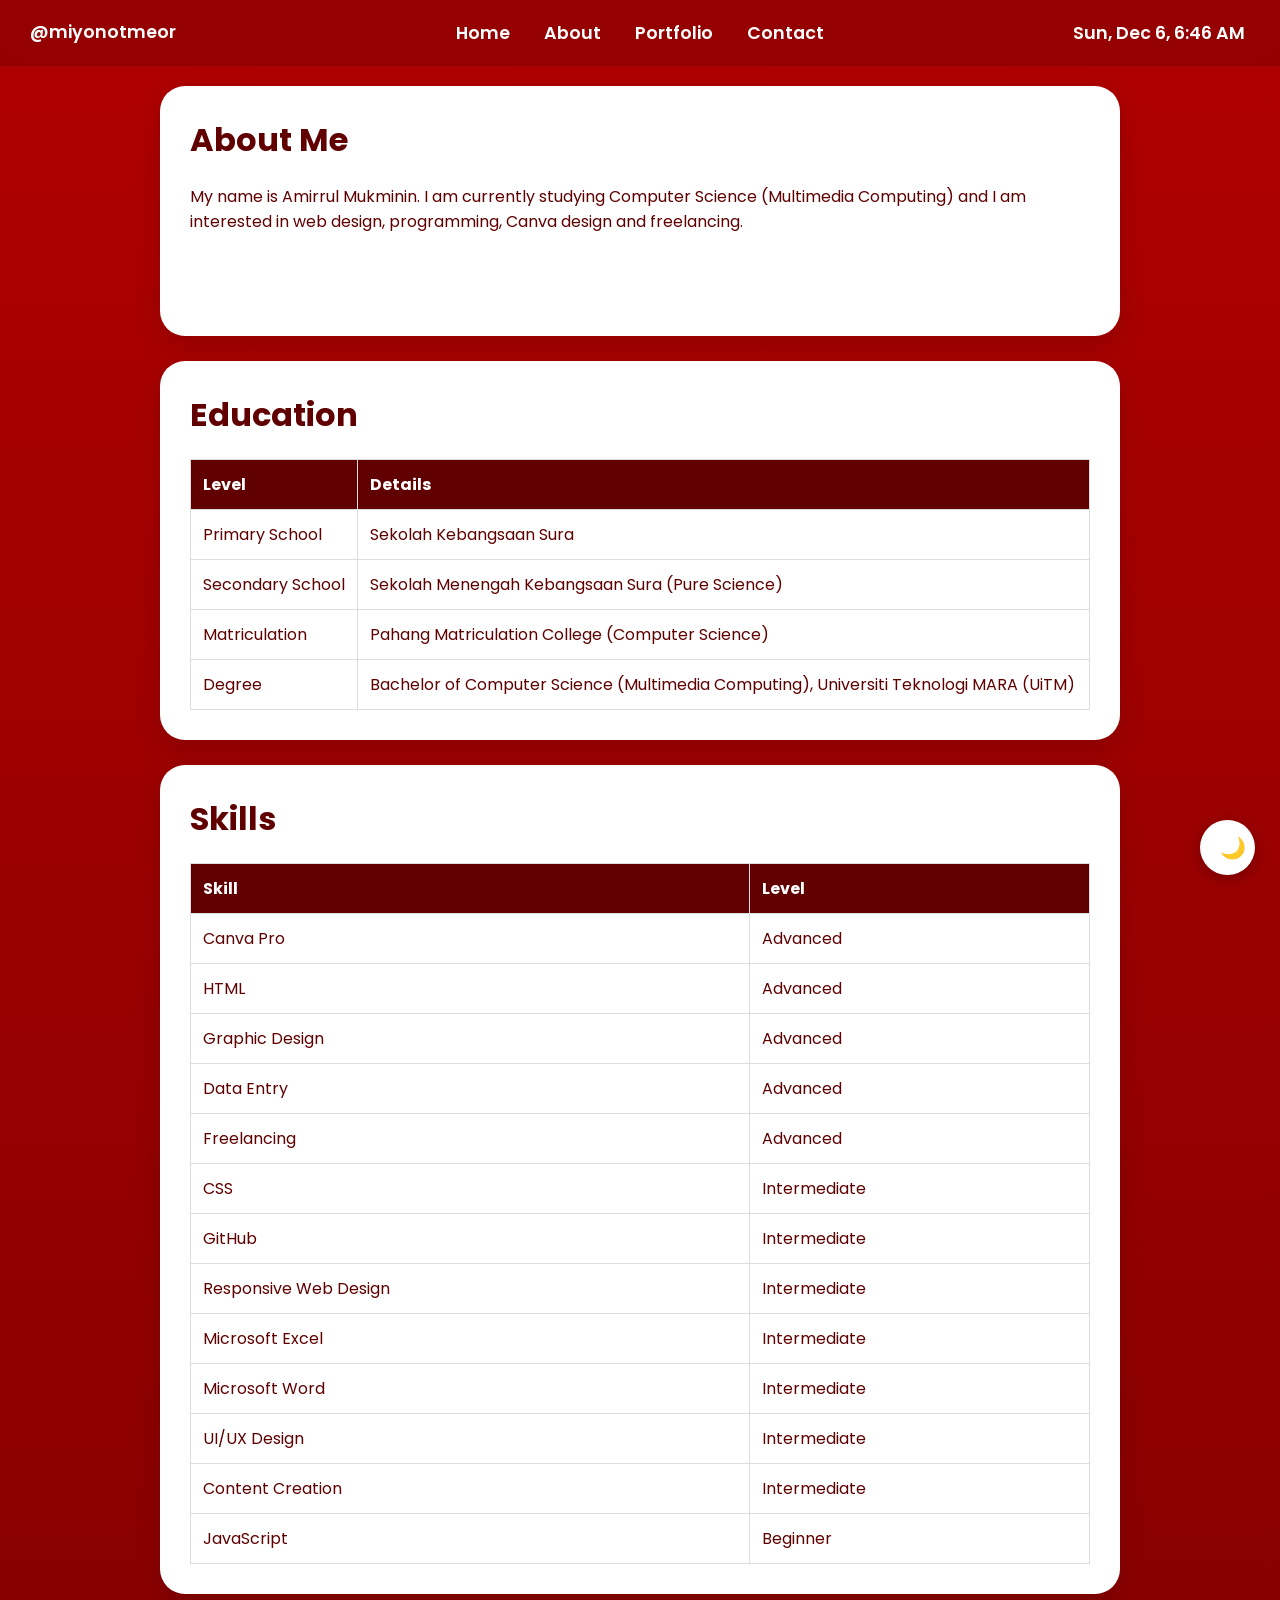
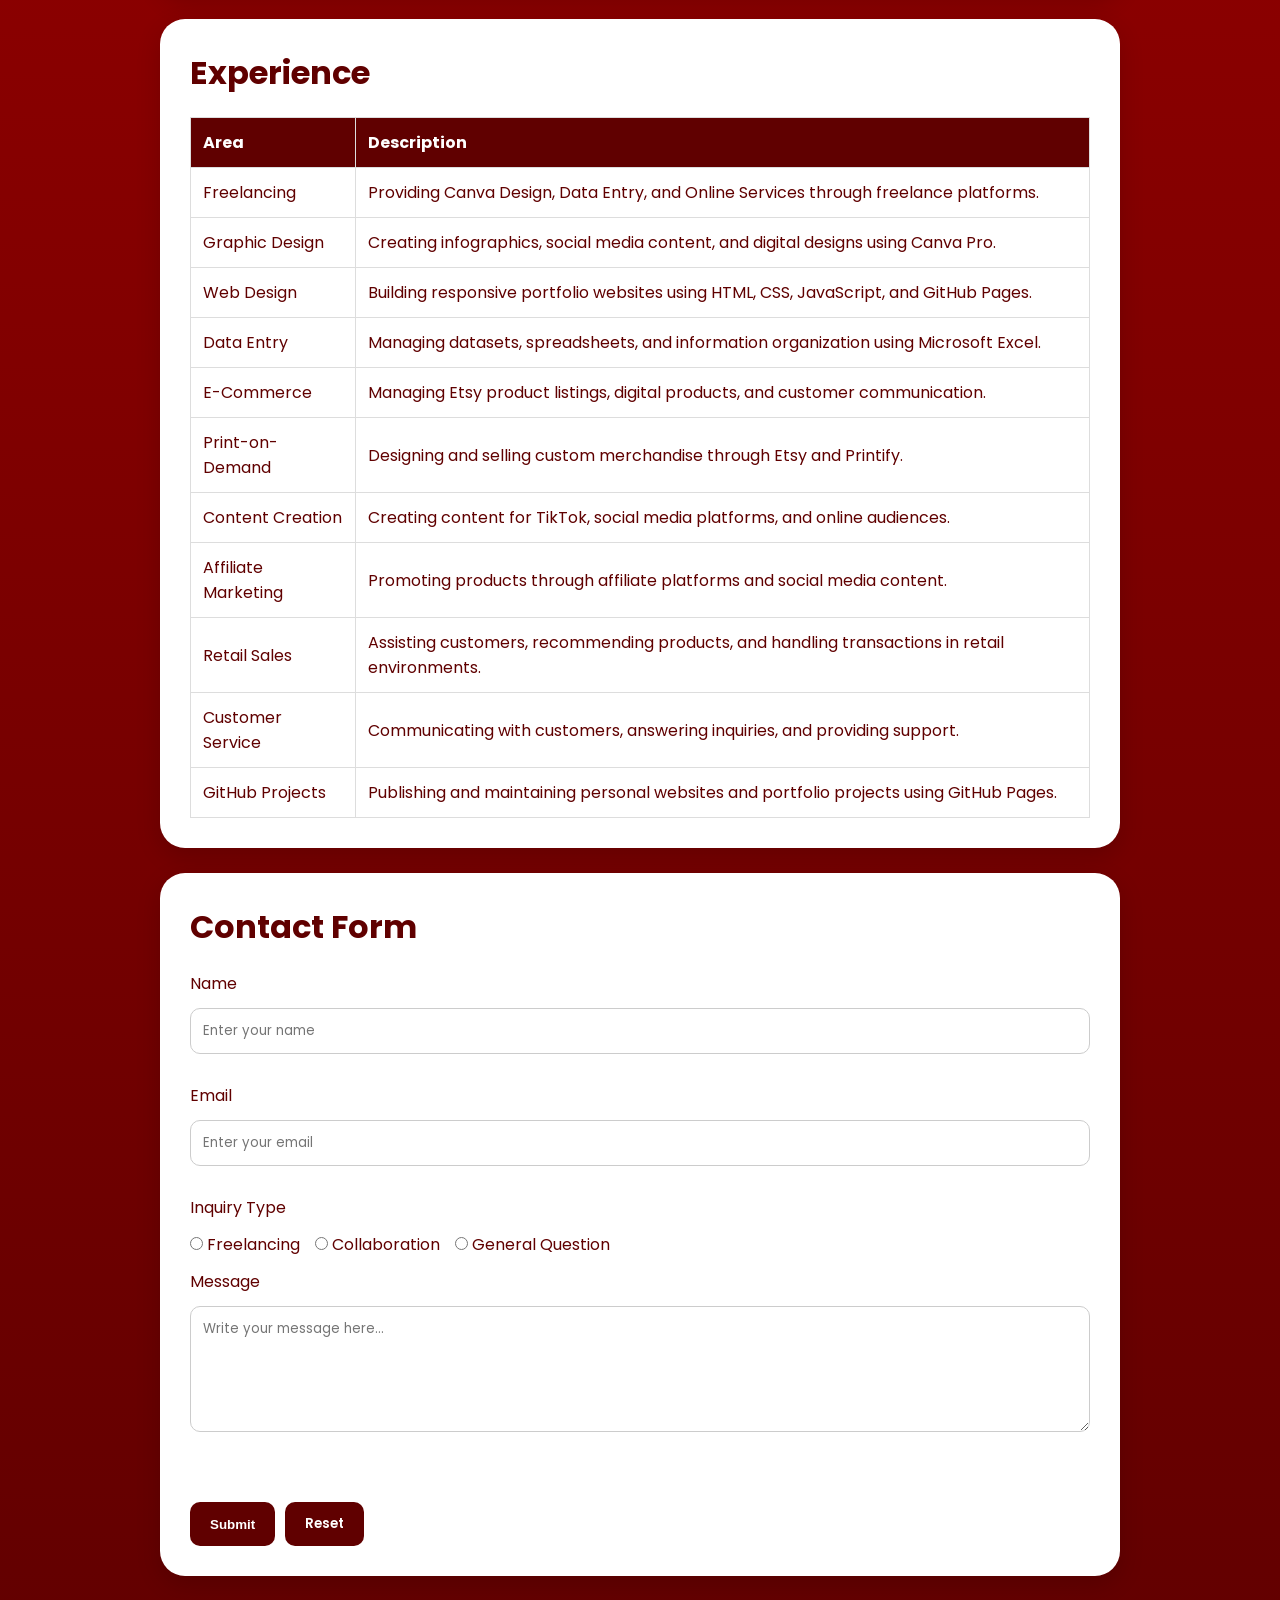
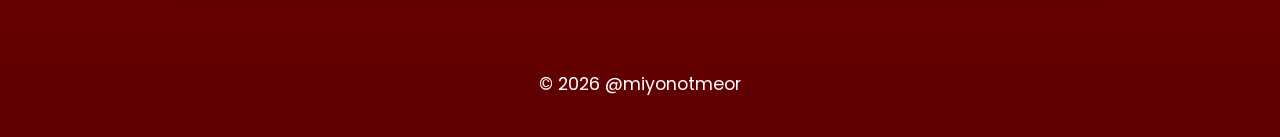
==== commit 07e8c5ba: "Update about.html" ====
--- a/about.html
+++ b/about.html
@@ -174,27 +174,67 @@
 
         <table>
 
-            <tr>
-                <th>Area</th>
-                <th>Description</th>
-            </tr>
-
-            <tr>
-                <td>Freelancing</td>
-                <td>Canva Design, Data Entry and Online Services</td>
-            </tr>
-
-            <tr>
-                <td>Graphic Design</td>
-                <td>Creating visuals using Canva Pro</td>
-            </tr>
-
-            <tr>
-                <td>Web Design</td>
-                <td>Building personal portfolio websites</td>
-            </tr>
-
-        </table>
+    <tr>
+        <th>Area</th>
+        <th>Description</th>
+    </tr>
+
+    <tr>
+        <td>Freelancing</td>
+        <td>Providing Canva Design, Data Entry, and Online Services through freelance platforms.</td>
+    </tr>
+
+    <tr>
+        <td>Graphic Design</td>
+        <td>Creating infographics, social media content, and digital designs using Canva Pro.</td>
+    </tr>
+
+    <tr>
+        <td>Web Design</td>
+        <td>Building responsive portfolio websites using HTML, CSS, JavaScript, and GitHub Pages.</td>
+    </tr>
+
+    <tr>
+        <td>Data Entry</td>
+        <td>Managing datasets, spreadsheets, and information organization using Microsoft Excel.</td>
+    </tr>
+
+    <tr>
+        <td>E-Commerce</td>
+        <td>Managing Etsy product listings, digital products, and customer communication.</td>
+    </tr>
+
+    <tr>
+        <td>Print-on-Demand</td>
+        <td>Designing and selling custom merchandise through Etsy and Printify.</td>
+    </tr>
+
+    <tr>
+        <td>Content Creation</td>
+        <td>Creating content for TikTok, social media platforms, and online audiences.</td>
+    </tr>
+
+    <tr>
+        <td>Affiliate Marketing</td>
+        <td>Promoting products through affiliate platforms and social media content.</td>
+    </tr>
+
+    <tr>
+        <td>Retail Sales</td>
+        <td>Assisting customers, recommending products, and handling transactions in retail environments.</td>
+    </tr>
+
+    <tr>
+        <td>Customer Service</td>
+        <td>Communicating with customers, answering inquiries, and providing support.</td>
+    </tr>
+
+    <tr>
+        <td>GitHub Projects</td>
+        <td>Publishing and maintaining personal websites and portfolio projects using GitHub Pages.</td>
+    </tr>
+
+</table>
 
     </div>
 
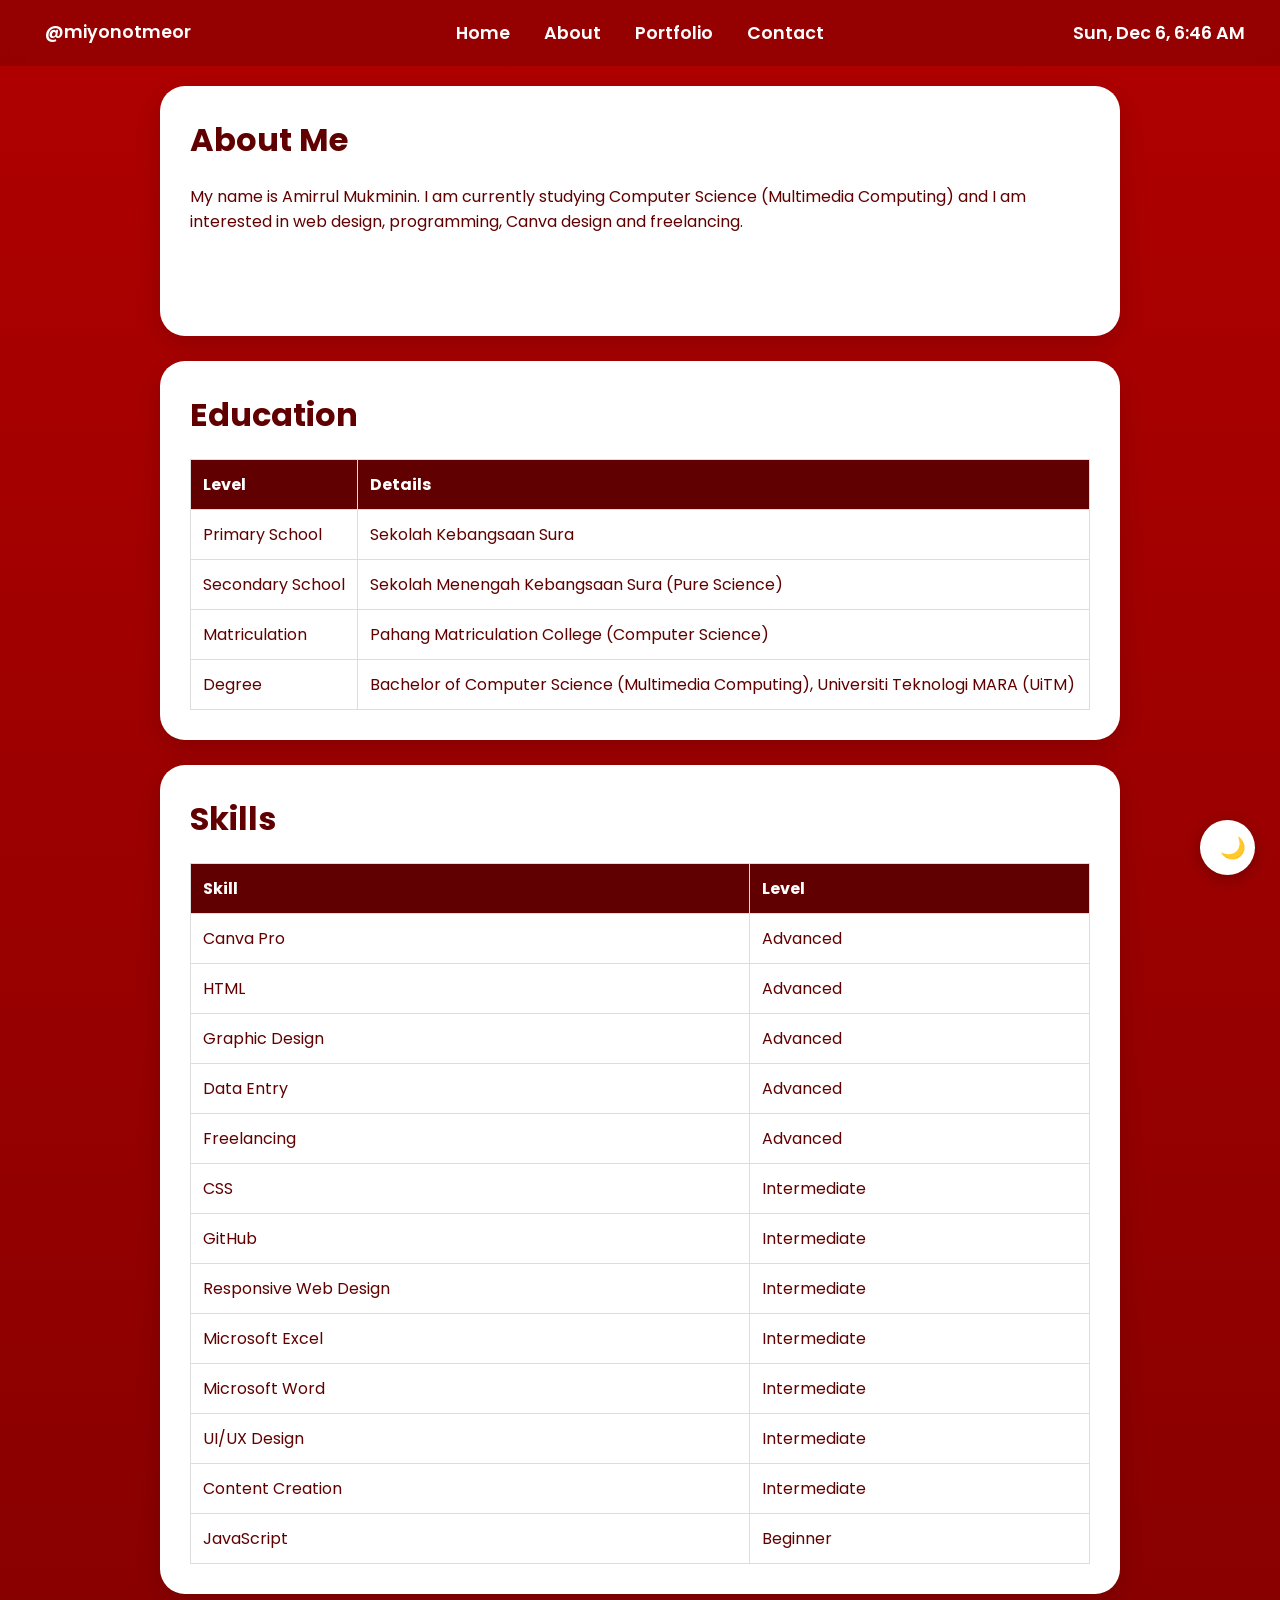
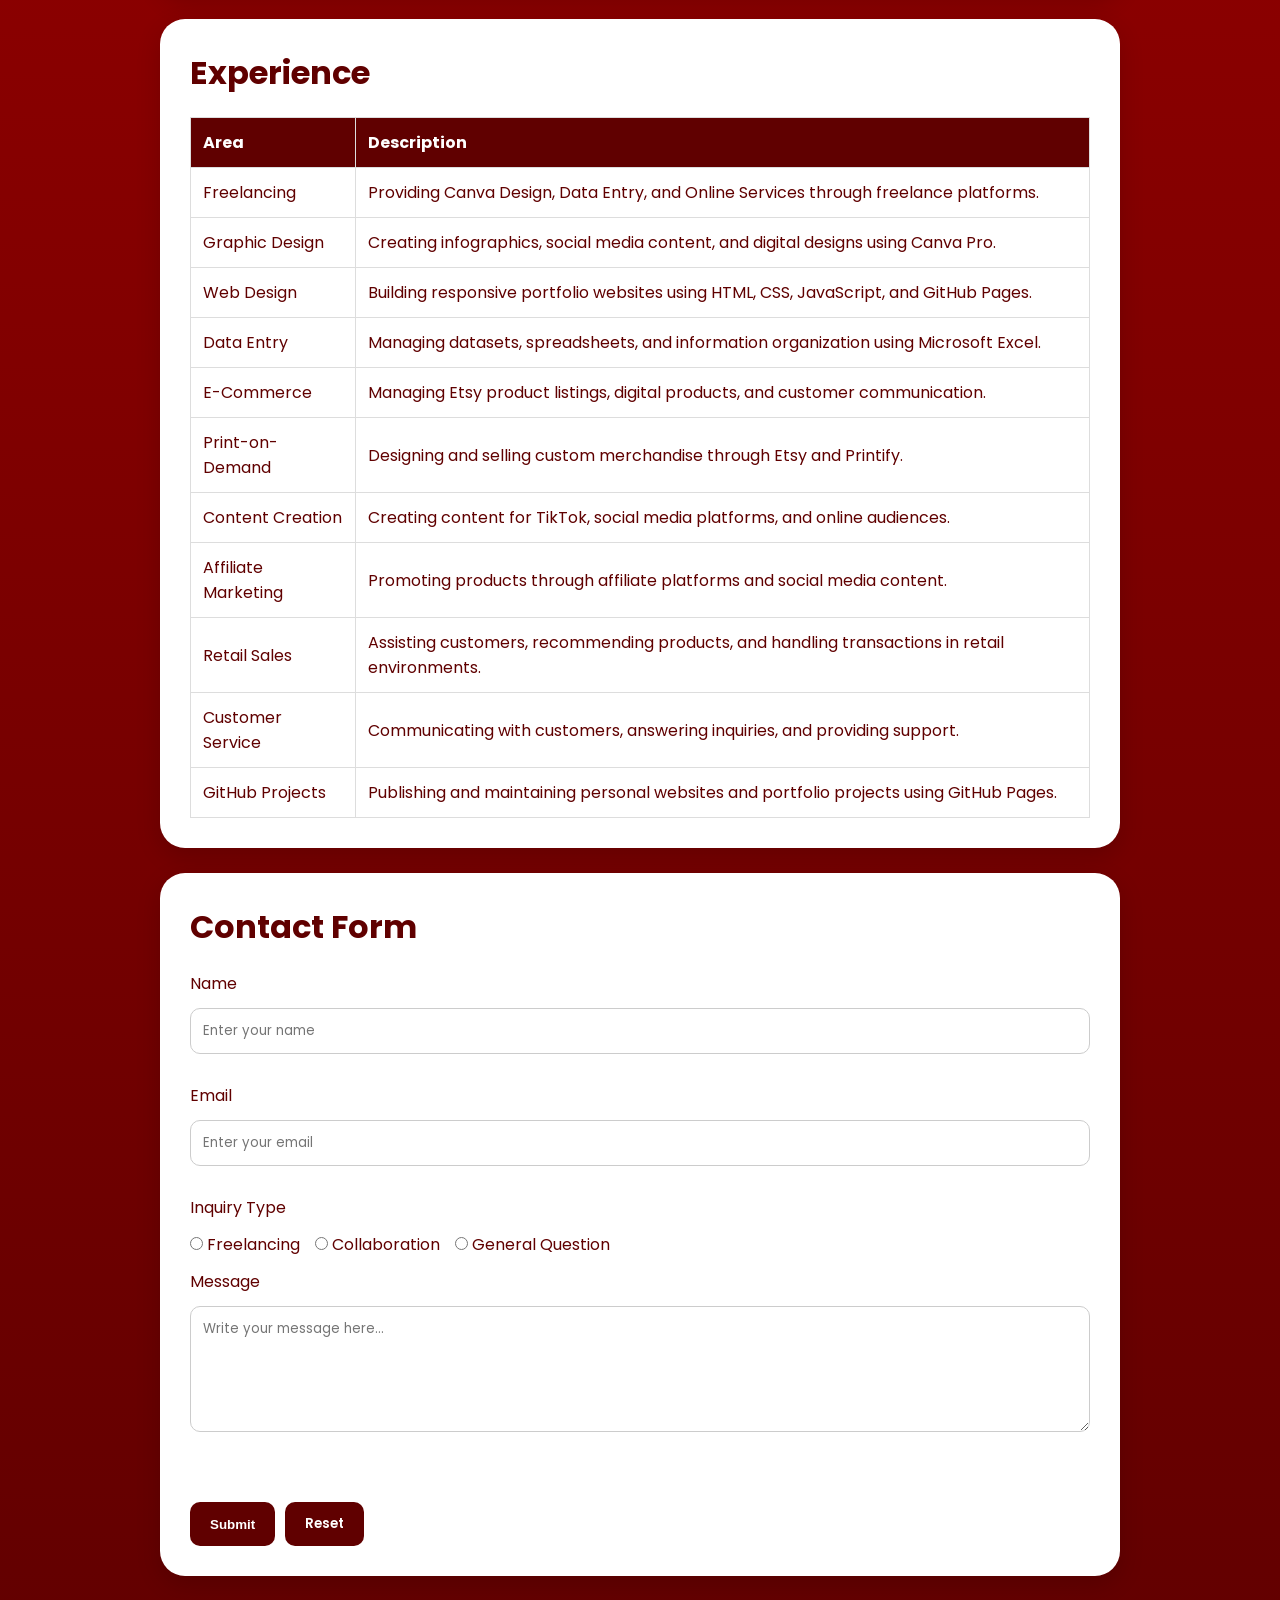
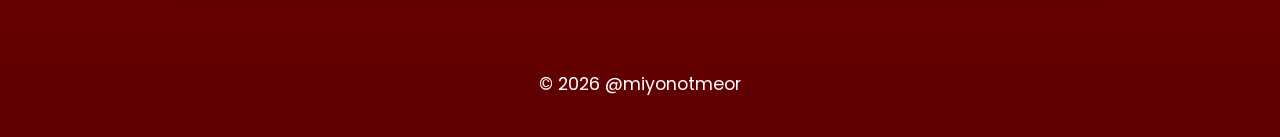
==== commit 72113419: "Update about.html" ====
--- a/about.html
+++ b/about.html
@@ -18,8 +18,8 @@
 
 <nav>
     <div id="nav-greeting">
-    @miyonotmeor
-</div>
+    <a href="index.html">@miyonotmeor</a>
+    </div>
     
     <a href="index.html">Home</a>
     <a href="#about">About</a>
